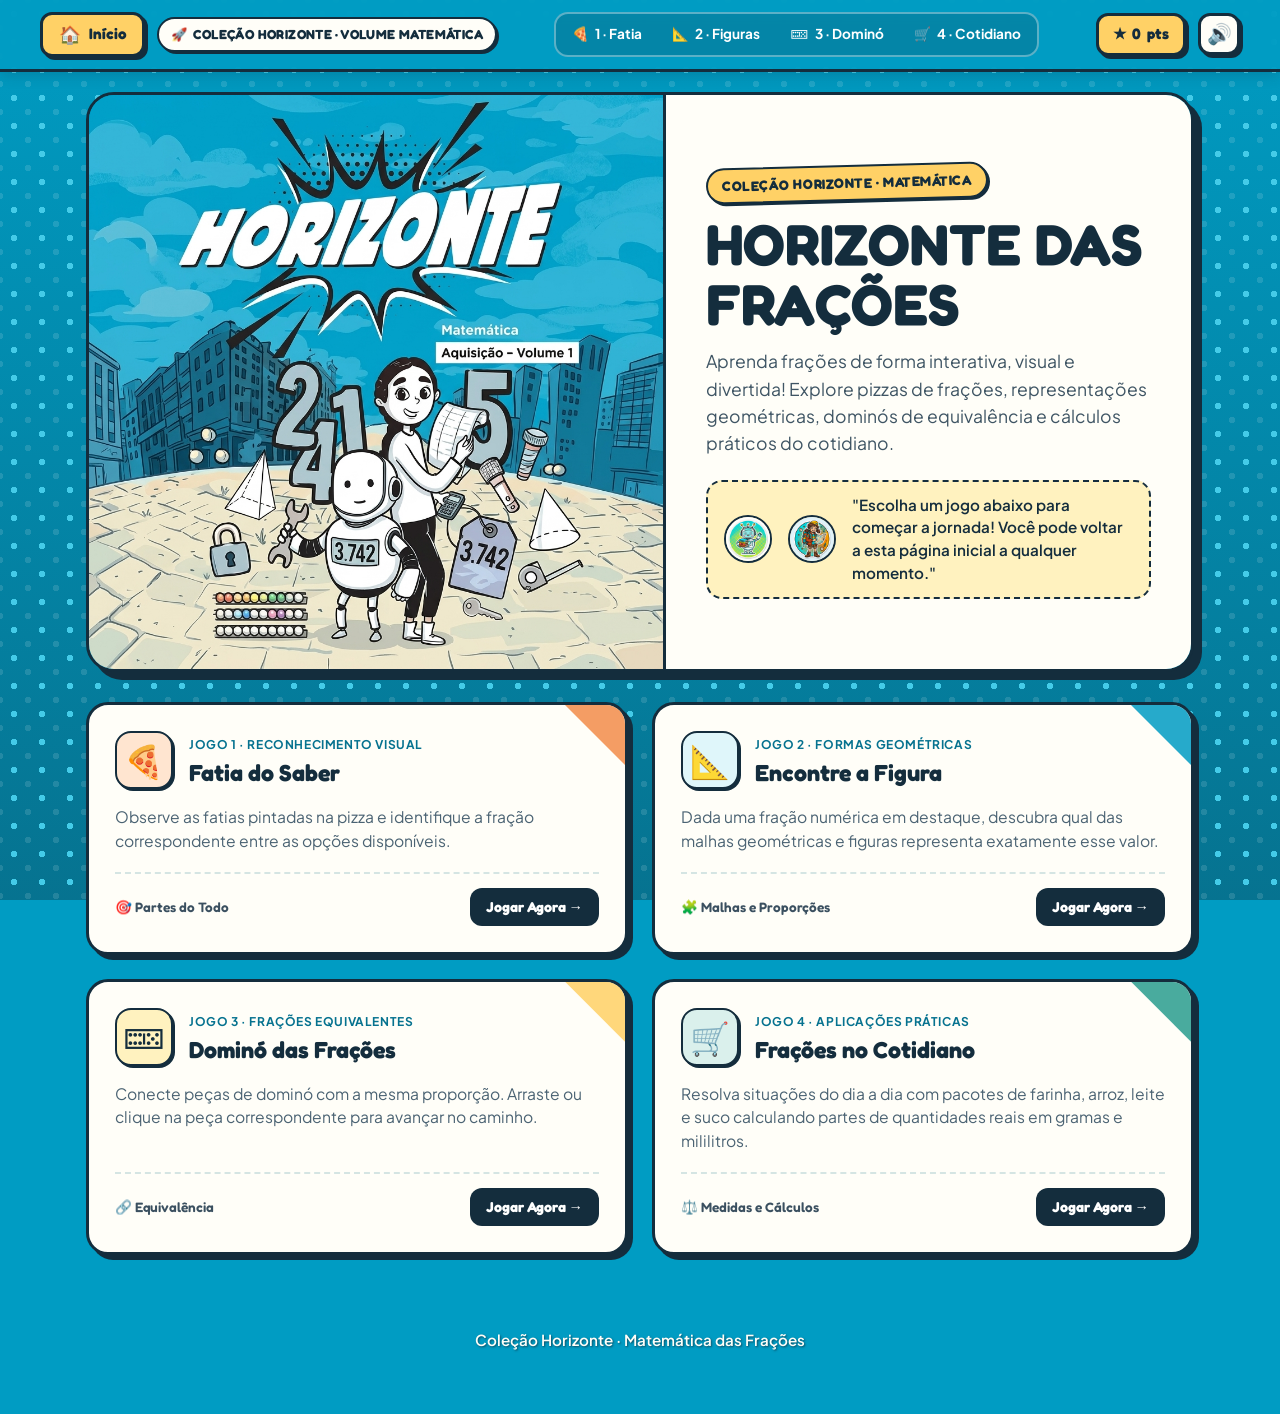
==== index.html @ 4d38975a "Add files via upload" ====
<!DOCTYPE html>
<html lang="pt-BR">
<head>
  <meta charset="UTF-8">
  <meta name="viewport" content="width=device-width, initial-scale=1">
  <title>Coleção Horizonte · Desafios de Frações</title>
  <link rel="stylesheet" href="shared.css">
  <style>
    .portal-container {
      max-width: 1140px;
      margin: 0 auto;
      padding: 0 16px;
    }

    .hero-banner-card {
      position: relative;
      border: var(--horizon-border);
      border-radius: 28px;
      overflow: hidden;
      box-shadow: var(--horizon-shadow-lg);
      background: #009cc3;
      margin: 20px auto 30px;
      display: grid;
      grid-template-columns: 1.1fr 1fr;
      align-items: center;
      min-height: 380px;
    }

    .hero-banner-image-wrapper {
      position: relative;
      height: 100%;
      min-height: 320px;
      border-right: 3px solid var(--horizon-ink);
      overflow: hidden;
    }

    .hero-banner-image-wrapper img {
      width: 100%;
      height: 100%;
      object-fit: cover;
      display: block;
    }

    .hero-banner-content {
      padding: clamp(24px, 4vw, 40px);
      background: var(--horizon-paper);
      height: 100%;
      display: flex;
      flex-direction: column;
      justify-content: center;
    }

    .hero-tag-badge {
      display: inline-flex;
      align-items: center;
      gap: 6px;
      padding: 6px 14px;
      background: var(--horizon-yellow);
      border: 2px solid var(--horizon-ink);
      border-radius: 999px;
      font-family: var(--font-heading);
      font-weight: 700;
      font-size: 0.85rem;
      letter-spacing: 0.04em;
      text-transform: uppercase;
      box-shadow: 2px 2px 0 var(--horizon-ink);
      margin-bottom: 12px;
      align-self: flex-start;
      transform: rotate(-1.5deg);
    }

    .hero-main-heading {
      font-family: var(--font-heading);
      font-size: clamp(2.2rem, 4.5vw, 3.6rem);
      font-weight: 800;
      line-height: 1.05;
      color: var(--horizon-ink);
      margin-bottom: 14px;
      text-transform: uppercase;
    }

    .hero-description {
      font-size: 1.1rem;
      color: #3f5564;
      line-height: 1.55;
      margin-bottom: 22px;
    }

    .hero-characters-row {
      display: flex;
      align-items: center;
      gap: 16px;
      padding: 12px 16px;
      background: var(--horizon-yellow-light);
      border: 2px dashed var(--horizon-ink);
      border-radius: 16px;
    }

    .hero-char-avatar {
      width: 48px;
      height: 48px;
      border-radius: 50%;
      border: 2px solid var(--horizon-ink);
      overflow: hidden;
      flex-shrink: 0;
    }

    .hero-char-avatar img {
      width: 100%;
      height: 100%;
      object-fit: cover;
    }

    .hero-char-text {
      font-size: 0.95rem;
      font-weight: 600;
      color: var(--horizon-ink);
    }

    /* Grade dos 4 Jogos */
    .games-grid {
      display: grid;
      grid-template-columns: repeat(2, 1fr);
      gap: 24px;
      margin-bottom: 40px;
    }

    .game-card {
      position: relative;
      display: flex;
      flex-direction: column;
      justify-content: space-between;
      padding: 26px;
      border: var(--horizon-border);
      border-radius: 22px;
      background: var(--horizon-paper);
      box-shadow: var(--horizon-shadow);
      text-decoration: none;
      color: var(--horizon-ink);
      transition: transform 0.2s ease, box-shadow 0.2s ease, background-color 0.2s ease;
      overflow: hidden;
    }

    .game-card::after {
      content: "";
      position: absolute;
      top: 0;
      right: 0;
      width: 60px;
      height: 60px;
      clip-path: polygon(100% 0, 100% 100%, 0 0);
      opacity: 0.85;
      transition: transform 0.2s ease;
    }

    .game-card.card-pizza::after { background: var(--horizon-orange); }
    .game-card.card-figures::after { background: var(--horizon-cyan); }
    .game-card.card-domino::after { background: var(--horizon-yellow); }
    .game-card.card-grocery::after { background: var(--horizon-green); }

    .game-card:hover {
      transform: translate(-4px, -4px);
      box-shadow: 10px 10px 0 var(--horizon-ink);
    }

    .game-card:hover::after {
      transform: scale(1.15);
    }

    .game-card-header {
      display: flex;
      align-items: flex-start;
      gap: 16px;
      margin-bottom: 16px;
    }

    .game-icon-box {
      width: 58px;
      height: 58px;
      display: flex;
      align-items: center;
      justify-content: center;
      font-size: 2rem;
      border: 2px solid var(--horizon-ink);
      border-radius: 16px;
      box-shadow: 2px 2px 0 var(--horizon-ink);
      flex-shrink: 0;
    }

    .card-pizza .game-icon-box { background: var(--horizon-orange-light); }
    .card-figures .game-icon-box { background: #dff6fa; }
    .card-domino .game-icon-box { background: var(--horizon-yellow-light); }
    .card-grocery .game-icon-box { background: var(--horizon-green-light); }

    .game-card-title {
      font-family: var(--font-heading);
      font-size: 1.45rem;
      font-weight: 700;
      color: var(--horizon-ink);
      line-height: 1.25;
    }

    .game-card-tag {
      display: inline-block;
      font-size: 0.75rem;
      font-weight: 700;
      text-transform: uppercase;
      letter-spacing: 0.05em;
      color: var(--horizon-cyan-dark);
      margin-bottom: 4px;
    }

    .game-card-desc {
      font-size: 0.98rem;
      color: #4b6373;
      line-height: 1.5;
      margin-bottom: 20px;
      flex: 1;
    }

    .game-card-footer {
      display: flex;
      align-items: center;
      justify-content: space-between;
      border-top: 2px dashed #d5e5e3;
      padding-top: 14px;
    }

    .game-pill-skill {
      font-family: var(--font-heading);
      font-size: 0.85rem;
      font-weight: 600;
      color: #3b5060;
    }

    .btn-card-action {
      display: inline-flex;
      align-items: center;
      gap: 6px;
      padding: 8px 16px;
      background: var(--horizon-ink);
      color: #ffffff;
      font-family: var(--font-heading);
      font-weight: 700;
      font-size: 0.9rem;
      border-radius: 12px;
      transition: background 0.15s ease;
    }

    .game-card:hover .btn-card-action {
      background: var(--horizon-cyan-dark);
    }

    @media (max-width: 860px) {
      .hero-banner-card {
        grid-template-columns: 1fr;
      }
      .hero-banner-image-wrapper {
        border-right: none;
        border-bottom: 3px solid var(--horizon-ink);
        height: 220px;
        min-height: auto;
      }
      .games-grid {
        grid-template-columns: 1fr;
      }
    }
  </style>
</head>
<body>

  <main class="portal-container">
    <!-- Banner Principal da Capa Horizonte -->
    <section class="hero-banner-card">
      <div class="hero-banner-image-wrapper">
        <img src="assets/cover_banner.jpg" alt="Ilustração da capa Horizonte com o Robô e a Garota exploradora na cidade moderna">
      </div>
      <div class="hero-banner-content">
        <span class="hero-tag-badge">Coleção Horizonte · Matemática</span>
        <h1 class="hero-main-heading">Horizonte das Frações</h1>
        <p class="hero-description">
          Aprenda frações de forma interativa, visual e divertida! Explore pizzas de frações, representações geométricas, dominós de equivalência e cálculos práticos do cotidiano.
        </p>
        <div class="hero-characters-row">
          <div class="hero-char-avatar">
            <img src="assets/robot_avatar.jpg" alt="Robô Amigo">
          </div>
          <div class="hero-char-avatar">
            <img src="assets/explorer_avatar.jpg" alt="Garota Exploradora">
          </div>
          <div class="hero-char-text">
            "Escolha um jogo abaixo para começar a jornada! Você pode voltar a esta página inicial a qualquer momento."
          </div>
        </div>
      </div>
    </section>

    <!-- Grade dos 4 Jogos -->
    <section class="games-grid" aria-label="Menu de Jogos">
      
      <!-- Jogo 1 -->
      <a href="jogo_a.html" class="game-card card-pizza">
        <div>
          <div class="game-card-header">
            <div class="game-icon-box">🍕</div>
            <div>
              <span class="game-card-tag">Jogo 1 · Reconhecimento Visual</span>
              <h2 class="game-card-title">Fatia do Saber</h2>
            </div>
          </div>
          <p class="game-card-desc">
            Observe as fatias pintadas na pizza e identifique a fração correspondente entre as opções disponíveis.
          </p>
        </div>
        <div class="game-card-footer">
          <span class="game-pill-skill">🎯 Partes do Todo</span>
          <span class="btn-card-action">Jogar Agora →</span>
        </div>
      </a>

      <!-- Jogo 2 -->
      <a href="jogo_b.html" class="game-card card-figures">
        <div>
          <div class="game-card-header">
            <div class="game-icon-box">📐</div>
            <div>
              <span class="game-card-tag">Jogo 2 · Formas Geométricas</span>
              <h2 class="game-card-title">Encontre a Figura</h2>
            </div>
          </div>
          <p class="game-card-desc">
            Dada uma fração numérica em destaque, descubra qual das malhas geométricas e figuras representa exatamente esse valor.
          </p>
        </div>
        <div class="game-card-footer">
          <span class="game-pill-skill">🧩 Malhas e Proporções</span>
          <span class="btn-card-action">Jogar Agora →</span>
        </div>
      </a>

      <!-- Jogo 3 -->
      <a href="jogo_c.html" class="game-card card-domino">
        <div>
          <div class="game-card-header">
            <div class="game-icon-box">🁠</div>
            <div>
              <span class="game-card-tag">Jogo 3 · Frações Equivalentes</span>
              <h2 class="game-card-title">Dominó das Frações</h2>
            </div>
          </div>
          <p class="game-card-desc">
            Conecte peças de dominó com a mesma proporção. Arraste ou clique na peça correspondente para avançar no caminho.
          </p>
        </div>
        <div class="game-card-footer">
          <span class="game-pill-skill">🔗 Equivalência</span>
          <span class="btn-card-action">Jogar Agora →</span>
        </div>
      </a>

      <!-- Jogo 4 -->
      <a href="jogo_d.html" class="game-card card-grocery">
        <div>
          <div class="game-card-header">
            <div class="game-icon-box">🛒</div>
            <div>
              <span class="game-card-tag">Jogo 4 · Aplicações Práticas</span>
              <h2 class="game-card-title">Frações no Cotidiano</h2>
            </div>
          </div>
          <p class="game-card-desc">
            Resolva situações do dia a dia com pacotes de farinha, arroz, leite e suco calculando partes de quantidades reais em gramas e mililitros.
          </p>
        </div>
        <div class="game-card-footer">
          <span class="game-pill-skill">⚖️ Medidas e Cálculos</span>
          <span class="btn-card-action">Jogar Agora →</span>
        </div>
      </a>

    </section>

    <footer class="horizonte-footer">
      Coleção Horizonte · Matemática das Frações
    </footer>
  </main>

  <script src="shared.js"></script>
  <script>
    HorizonteNav.init({ activeGame: 'home' });

    document.querySelectorAll('.game-card').forEach(card => {
      card.addEventListener('mouseenter', () => {
        HorizonteAudio.playClick();
      });
    });
  </script>
</body>
</html>
---- shared.css ----
/* ============================================================
   COLEÇÃO HORIZONTE · SISTEMA DE DESIGN & UI AVANÇADA
   Inspirado na capa Horizonte: Ciano, Nanquim, Halftone e Pop-Art
   ============================================================ */

@import url('https://fonts.googleapis.com/css2?family=Fredoka:wght@400;600;700&family=Plus+Jakarta+Sans:wght@500;700;800&family=Bungee&display=swap');

:root {
  --horizon-cyan: #009cc3;
  --horizon-cyan-light: #44cbe8;
  --horizon-cyan-dark: #06728f;
  --horizon-cyan-deep: #07475c;
  --horizon-ink: #142d3d;
  --horizon-ink-rgb: 20, 45, 61;
  --horizon-paper: #fffef8;
  --horizon-card: #ffffff;
  --horizon-yellow: #ffd166;
  --horizon-yellow-light: #fff2bf;
  --horizon-orange: #f28c4b;
  --horizon-orange-light: #ffe5d0;
  --horizon-green: #2a9d8f;
  --horizon-green-light: #daf0ec;
  --horizon-red: #e63946;
  --horizon-red-light: #ffe0e3;
  --horizon-border: 3px solid var(--horizon-ink);
  --horizon-shadow: 5px 5px 0 var(--horizon-ink);
  --horizon-shadow-lg: 8px 8px 0 var(--horizon-ink);
  --horizon-shadow-sm: 3px 3px 0 var(--horizon-ink);
  --font-display: 'Bungee', cursive, sans-serif;
  --font-heading: 'Fredoka', cursive, sans-serif;
  --font-body: 'Plus Jakarta Sans', system-ui, sans-serif;
}

* {
  box-sizing: border-box;
  margin: 0;
  padding: 0;
}

body {
  min-height: 100vh;
  color: var(--horizon-ink);
  font-family: var(--font-body);
  background-color: var(--horizon-cyan);
  /* Padrão Halftone pontilhado inspirado na capa dos quadrinhos Horizonte */
  background-image:
    radial-gradient(var(--horizon-cyan-light) 15%, transparent 16%),
    radial-gradient(rgba(255, 255, 255, 0.12) 15%, transparent 16%),
    linear-gradient(180deg, rgba(0, 156, 195, 0.95) 0%, rgba(6, 114, 143, 0.98) 100%);
  background-size: 28px 28px, 28px 28px, 100% 100%;
  background-position: 0 0, 14px 14px, 0 0;
  background-attachment: fixed;
  line-height: 1.5;
  padding-bottom: 50px;
}

/* ============================================================
   BARRA DE NAVEGAÇÃO SUPERIOR (HUD) - UNIFICADA EM TODOS OS JOGOS
   ============================================================ */
.horizonte-nav-wrapper {
  position: sticky;
  top: 0;
  z-index: 1000;
  padding: 12px 16px;
  background: rgba(0, 156, 195, 0.88);
  backdrop-filter: blur(10px);
  -webkit-backdrop-filter: blur(10px);
  border-bottom: 3px solid var(--horizon-ink);
  box-shadow: 0 4px 12px rgba(20, 45, 61, 0.18);
}

.horizonte-nav {
  max-width: 1200px;
  margin: 0 auto;
  display: flex;
  align-items: center;
  justify-content: space-between;
  gap: 12px;
  flex-wrap: wrap;
}

.nav-left-group {
  display: flex;
  align-items: center;
  gap: 12px;
  flex-wrap: wrap;
}

/* Botão Voltar ao Início com visual Neo-Brutalist Comic */
.btn-nav-home {
  display: inline-flex;
  align-items: center;
  gap: 8px;
  padding: 8px 16px;
  background: var(--horizon-yellow);
  color: var(--horizon-ink);
  font-family: var(--font-heading);
  font-weight: 700;
  font-size: 0.95rem;
  text-decoration: none;
  border: var(--horizon-border);
  border-radius: 12px;
  box-shadow: var(--horizon-shadow-sm);
  cursor: pointer;
  transition: transform 0.15s ease, box-shadow 0.15s ease, background-color 0.15s ease;
  user-select: none;
}

.btn-nav-home:hover {
  transform: translate(-2px, -2px);
  box-shadow: 5px 5px 0 var(--horizon-ink);
  background: #ffe07a;
}

.btn-nav-home:active {
  transform: translate(2px, 2px);
  box-shadow: 1px 1px 0 var(--horizon-ink);
}

.nav-brand-tag {
  display: inline-flex;
  align-items: center;
  gap: 6px;
  padding: 6px 12px;
  background: var(--horizon-paper);
  border: 2px solid var(--horizon-ink);
  border-radius: 999px;
  font-family: var(--font-heading);
  font-weight: 700;
  font-size: 0.82rem;
  letter-spacing: 0.03em;
  text-transform: uppercase;
  color: var(--horizon-ink);
  box-shadow: 2px 2px 0 var(--horizon-ink);
}

/* Seletor rápido de jogos no menu */
.nav-games-switcher {
  display: flex;
  align-items: center;
  gap: 6px;
  background: rgba(20, 45, 61, 0.2);
  padding: 4px;
  border-radius: 14px;
  border: 2px solid rgba(255, 255, 255, 0.35);
}

.nav-game-link {
  display: inline-flex;
  align-items: center;
  gap: 6px;
  padding: 6px 12px;
  border-radius: 10px;
  font-size: 0.85rem;
  font-weight: 700;
  text-decoration: none;
  color: #ffffff;
  transition: all 0.18s ease;
}

.nav-game-link:hover {
  background: rgba(255, 255, 255, 0.25);
  transform: translateY(-1px);
}

.nav-game-link.active {
  background: var(--horizon-paper);
  color: var(--horizon-ink);
  border: 2px solid var(--horizon-ink);
  box-shadow: 2px 2px 0 var(--horizon-ink);
}

.nav-right-group {
  display: flex;
  align-items: center;
  gap: 12px;
}

/* Placar de Pontos e Sequência */
.nav-stat-pill {
  display: inline-flex;
  align-items: center;
  gap: 6px;
  padding: 7px 14px;
  background: var(--horizon-paper);
  border: var(--horizon-border);
  border-radius: 12px;
  box-shadow: var(--horizon-shadow-sm);
  font-family: var(--font-heading);
  font-weight: 700;
  font-size: 0.95rem;
  color: var(--horizon-ink);
}

.nav-stat-pill.stars {
  background: var(--horizon-yellow);
}

.nav-stat-pill.streak {
  background: var(--horizon-orange);
  color: #fff;
}

/* Botão de Som */
.btn-sound-toggle {
  width: 42px;
  height: 42px;
  display: inline-flex;
  align-items: center;
  justify-content: center;
  background: var(--horizon-paper);
  border: var(--horizon-border);
  border-radius: 12px;
  box-shadow: var(--horizon-shadow-sm);
  cursor: pointer;
  font-size: 1.25rem;
  transition: transform 0.15s ease, box-shadow 0.15s ease;
}

.btn-sound-toggle:hover {
  transform: translate(-2px, -2px);
  box-shadow: 5px 5px 0 var(--horizon-ink);
}

.btn-sound-toggle:active {
  transform: translate(2px, 2px);
  box-shadow: 1px 1px 0 var(--horizon-ink);
}

/* ============================================================
   HERO / BANNER CAPA HORIZONTE
   ============================================================ */
.horizonte-hero {
  position: relative;
  max-width: 1040px;
  margin: 24px auto 28px;
  padding: 0 16px;
  text-align: center;
}

.hero-art-container {
  position: relative;
  border: var(--horizon-border);
  border-radius: 24px;
  overflow: hidden;
  box-shadow: var(--horizon-shadow-lg);
  background: #fff;
  margin-bottom: 24px;
  max-height: 380px;
}

.hero-art-image {
  width: 100%;
  height: 100%;
  object-fit: cover;
  display: block;
}

.hero-burst-badge {
  position: absolute;
  top: 18px;
  left: 50%;
  transform: translateX(-50%) rotate(-3deg);
  background: var(--horizon-yellow);
  border: 3px solid var(--horizon-ink);
  padding: 8px 24px;
  border-radius: 999px;
  box-shadow: 4px 4px 0 var(--horizon-ink);
  font-family: var(--font-heading);
  font-weight: 700;
  font-size: 0.95rem;
  color: var(--horizon-ink);
  text-transform: uppercase;
  letter-spacing: 0.05em;
  z-index: 5;
}

.hero-title-main {
  font-family: var(--font-heading);
  font-size: clamp(2.5rem, 7vw, 5.2rem);
  font-weight: 800;
  color: var(--horizon-paper);
  text-shadow:
    4px 4px 0 var(--horizon-ink),
    -2px -2px 0 var(--horizon-ink),
    2px -2px 0 var(--horizon-ink),
    -2px 2px 0 var(--horizon-ink),
    6px 6px 0 rgba(0, 0, 0, 0.4);
  letter-spacing: 0.02em;
  line-height: 1;
  margin: 10px 0;
  text-transform: uppercase;
}

.hero-subtitle {
  max-width: 640px;
  margin: 10px auto 0;
  font-size: 1.15rem;
  color: var(--horizon-paper);
  font-weight: 700;
  text-shadow: 1px 1px 3px rgba(20, 45, 61, 0.8);
}

/* ============================================================
   CONTAINER / BOARD DO JOGO ESTILO HQ
   ============================================================ */
.comic-board {
  position: relative;
  max-width: 1040px;
  margin: 0 auto;
  padding: clamp(22px, 5vw, 42px);
  background: var(--horizon-paper);
  border: var(--horizon-border);
  border-radius: 26px;
  box-shadow: var(--horizon-shadow-lg);
  overflow: hidden;
}

/* Tarja diagonal decorativa de gibi no canto */
.comic-board::before {
  content: "";
  position: absolute;
  top: 0;
  right: 0;
  width: 90px;
  height: 90px;
  background: var(--horizon-orange);
  clip-path: polygon(100% 0, 100% 100%, 0 0);
  z-index: 1;
  pointer-events: none;
}

.comic-board-header {
  position: relative;
  z-index: 2;
  margin-bottom: 24px;
}

.comic-badge-pill {
  display: inline-block;
  padding: 6px 16px;
  background: var(--horizon-yellow);
  color: var(--horizon-ink);
  font-family: var(--font-heading);
  font-weight: 700;
  font-size: 0.85rem;
  text-transform: uppercase;
  letter-spacing: 0.04em;
  border: 2px solid var(--horizon-ink);
  border-radius: 999px;
  box-shadow: 2px 2px 0 var(--horizon-ink);
  transform: rotate(-1.5deg);
  margin-bottom: 12px;
}

.comic-game-title {
  font-family: var(--font-heading);
  font-size: clamp(1.8rem, 4vw, 2.6rem);
  font-weight: 700;
  color: var(--horizon-ink);
  line-height: 1.2;
}

.comic-instruction {
  font-size: 1.05rem;
  color: #3f5564;
  margin-top: 6px;
  font-weight: 500;
}

/* Barra de Progresso Estilizada */
.comic-progress-container {
  display: flex;
  align-items: center;
  gap: 14px;
  margin: 18px 0 24px;
}

.comic-progress-track {
  flex: 1;
  height: 18px;
  background: #e2f2ef;
  border: 2px solid var(--horizon-ink);
  border-radius: 999px;
  overflow: hidden;
  box-shadow: inset 0 2px 4px rgba(0, 0, 0, 0.1);
  position: relative;
}

.comic-progress-fill {
  height: 100%;
  background: linear-gradient(90deg, var(--horizon-yellow), var(--horizon-orange));
  border-radius: 999px;
  transition: width 0.4s cubic-bezier(0.34, 1.56, 0.64, 1);
}

.comic-progress-label {
  font-family: var(--font-heading);
  font-weight: 700;
  font-size: 0.92rem;
  color: var(--horizon-ink);
  min-width: 100px;
  text-align: right;
}

/* ============================================================
   MASCOTE HORIZONTE (ROBÔ & EXPLORADORA) - FEEDBACK E DICAS
   ============================================================ */
.mascot-feedback-box {
  display: flex;
  align-items: flex-start;
  gap: 16px;
  padding: 16px 20px;
  border: 3px solid var(--horizon-ink);
  border-radius: 20px;
  background: var(--horizon-yellow-light);
  box-shadow: var(--horizon-shadow-sm);
  margin: 22px 0;
  position: relative;
  transition: background-color 0.25s ease, border-color 0.25s ease;
}

.mascot-feedback-box.correct {
  background: var(--horizon-green-light);
  border-color: var(--horizon-green);
}

.mascot-feedback-box.wrong {
  background: var(--horizon-red-light);
  border-color: var(--horizon-red);
}

.mascot-avatar-frame {
  width: 58px;
  height: 58px;
  min-width: 58px;
  border-radius: 50%;
  border: 2px solid var(--horizon-ink);
  background: #fff;
  overflow: hidden;
  box-shadow: 2px 2px 0 var(--horizon-ink);
}

.mascot-avatar-img {
  width: 100%;
  height: 100%;
  object-fit: cover;
  display: block;
}

.mascot-speech-content {
  flex: 1;
}

.mascot-speech-name {
  font-family: var(--font-heading);
  font-weight: 700;
  font-size: 0.88rem;
  text-transform: uppercase;
  color: var(--horizon-cyan-dark);
  margin-bottom: 2px;
}

.mascot-speech-text {
  font-size: 1rem;
  font-weight: 600;
  line-height: 1.45;
  color: var(--horizon-ink);
}

/* ============================================================
   BOTÕES E COMPONENTES INTERATIVOS
   ============================================================ */
.btn-comic-primary {
  display: inline-flex;
  align-items: center;
  justify-content: center;
  gap: 10px;
  width: 100%;
  padding: 16px 28px;
  background: var(--horizon-cyan-dark);
  color: #ffffff;
  font-family: var(--font-heading);
  font-size: 1.15rem;
  font-weight: 700;
  border: var(--horizon-border);
  border-radius: 16px;
  box-shadow: var(--horizon-shadow);
  cursor: pointer;
  text-decoration: none;
  transition: transform 0.15s ease, box-shadow 0.15s ease, background-color 0.15s ease;
  user-select: none;
}

.btn-comic-primary:hover {
  transform: translate(-3px, -3px);
  box-shadow: 8px 8px 0 var(--horizon-ink);
  background: var(--horizon-cyan);
}

.btn-comic-primary:active {
  transform: translate(2px, 2px);
  box-shadow: 2px 2px 0 var(--horizon-ink);
}

.btn-comic-secondary {
  display: inline-flex;
  align-items: center;
  justify-content: center;
  gap: 8px;
  padding: 12px 20px;
  background: var(--horizon-paper);
  color: var(--horizon-ink);
  font-family: var(--font-heading);
  font-size: 1rem;
  font-weight: 700;
  border: var(--horizon-border);
  border-radius: 14px;
  box-shadow: var(--horizon-shadow-sm);
  cursor: pointer;
  text-decoration: none;
  transition: transform 0.15s ease, box-shadow 0.15s ease;
}

.btn-comic-secondary:hover {
  transform: translate(-2px, -2px);
  box-shadow: 5px 5px 0 var(--horizon-ink);
  background: var(--horizon-yellow-light);
}

/* Animações e Feedback */
@keyframes comicPop {
  0% { transform: scale(0.92); opacity: 0; }
  50% { transform: scale(1.04); }
  100% { transform: scale(1); opacity: 1; }
}

@keyframes comicShake {
  0%, 100% { transform: translateX(0); }
  20%, 60% { transform: translateX(-6px); }
  40%, 80% { transform: translateX(6px); }
}

@keyframes comicBounce {
  0%, 100% { transform: translateY(0); }
  50% { transform: translateY(-8px); }
}

.animate-pop {
  animation: comicPop 0.35s cubic-bezier(0.34, 1.56, 0.64, 1) forwards;
}

.animate-shake {
  animation: comicShake 0.4s ease forwards;
}

/* ============================================================
   TELA DE CONQUISTA / FINAL DO JOGO
   ============================================================ */
.comic-finish-card {
  text-align: center;
  padding: 30px 20px;
  animation: comicPop 0.5s cubic-bezier(0.34, 1.56, 0.64, 1) forwards;
}

.finish-mascot-row {
  display: flex;
  justify-content: center;
  gap: 20px;
  margin-bottom: 20px;
}

.finish-mascot-avatar {
  width: 96px;
  height: 96px;
  border-radius: 50%;
  border: 3px solid var(--horizon-ink);
  overflow: hidden;
  box-shadow: 4px 4px 0 var(--horizon-ink);
  animation: comicBounce 2s ease infinite;
}

.finish-mascot-avatar:nth-child(2) {
  animation-delay: 0.3s;
}

.finish-mascot-avatar img {
  width: 100%;
  height: 100%;
  object-fit: cover;
}

.finish-title {
  font-family: var(--font-heading);
  font-size: clamp(2rem, 5vw, 3rem);
  font-weight: 700;
  color: var(--horizon-ink);
  margin-bottom: 12px;
}

.finish-score-badge {
  display: inline-flex;
  align-items: center;
  gap: 8px;
  padding: 10px 24px;
  background: var(--horizon-yellow);
  border: var(--horizon-border);
  border-radius: 999px;
  box-shadow: var(--horizon-shadow);
  font-family: var(--font-heading);
  font-size: 1.35rem;
  font-weight: 700;
  margin: 16px 0 24px;
}

.finish-buttons-group {
  display: flex;
  gap: 14px;
  justify-content: center;
  flex-wrap: wrap;
  max-width: 500px;
  margin: 0 auto;
}

/* ============================================================
   CONFETES / CELEBRAÇÃO
   ============================================================ */
.comic-confetti-canvas {
  position: fixed;
  top: 0;
  left: 0;
  width: 100vw;
  height: 100vh;
  pointer-events: none;
  z-index: 9999;
}

/* ============================================================
   RODAPÉ
   ============================================================ */
.horizonte-footer {
  text-align: center;
  padding: 34px 16px 12px;
  color: var(--horizon-paper);
  font-weight: 600;
  font-size: 0.95rem;
  text-shadow: 1px 1px 2px rgba(20, 45, 61, 0.7);
}

.horizonte-footer a {
  color: var(--horizon-yellow);
  text-decoration: underline;
}

/* Responsividade Mobile */
@media (max-width: 768px) {
  .horizonte-nav {
    flex-direction: column;
    align-items: stretch;
  }
  .nav-left-group, .nav-right-group {
    justify-content: space-between;
    width: 100%;
  }
  .nav-games-switcher {
    order: 3;
    width: 100%;
    justify-content: space-around;
    overflow-x: auto;
  }
  .nav-game-link span {
    display: none;
  }
}
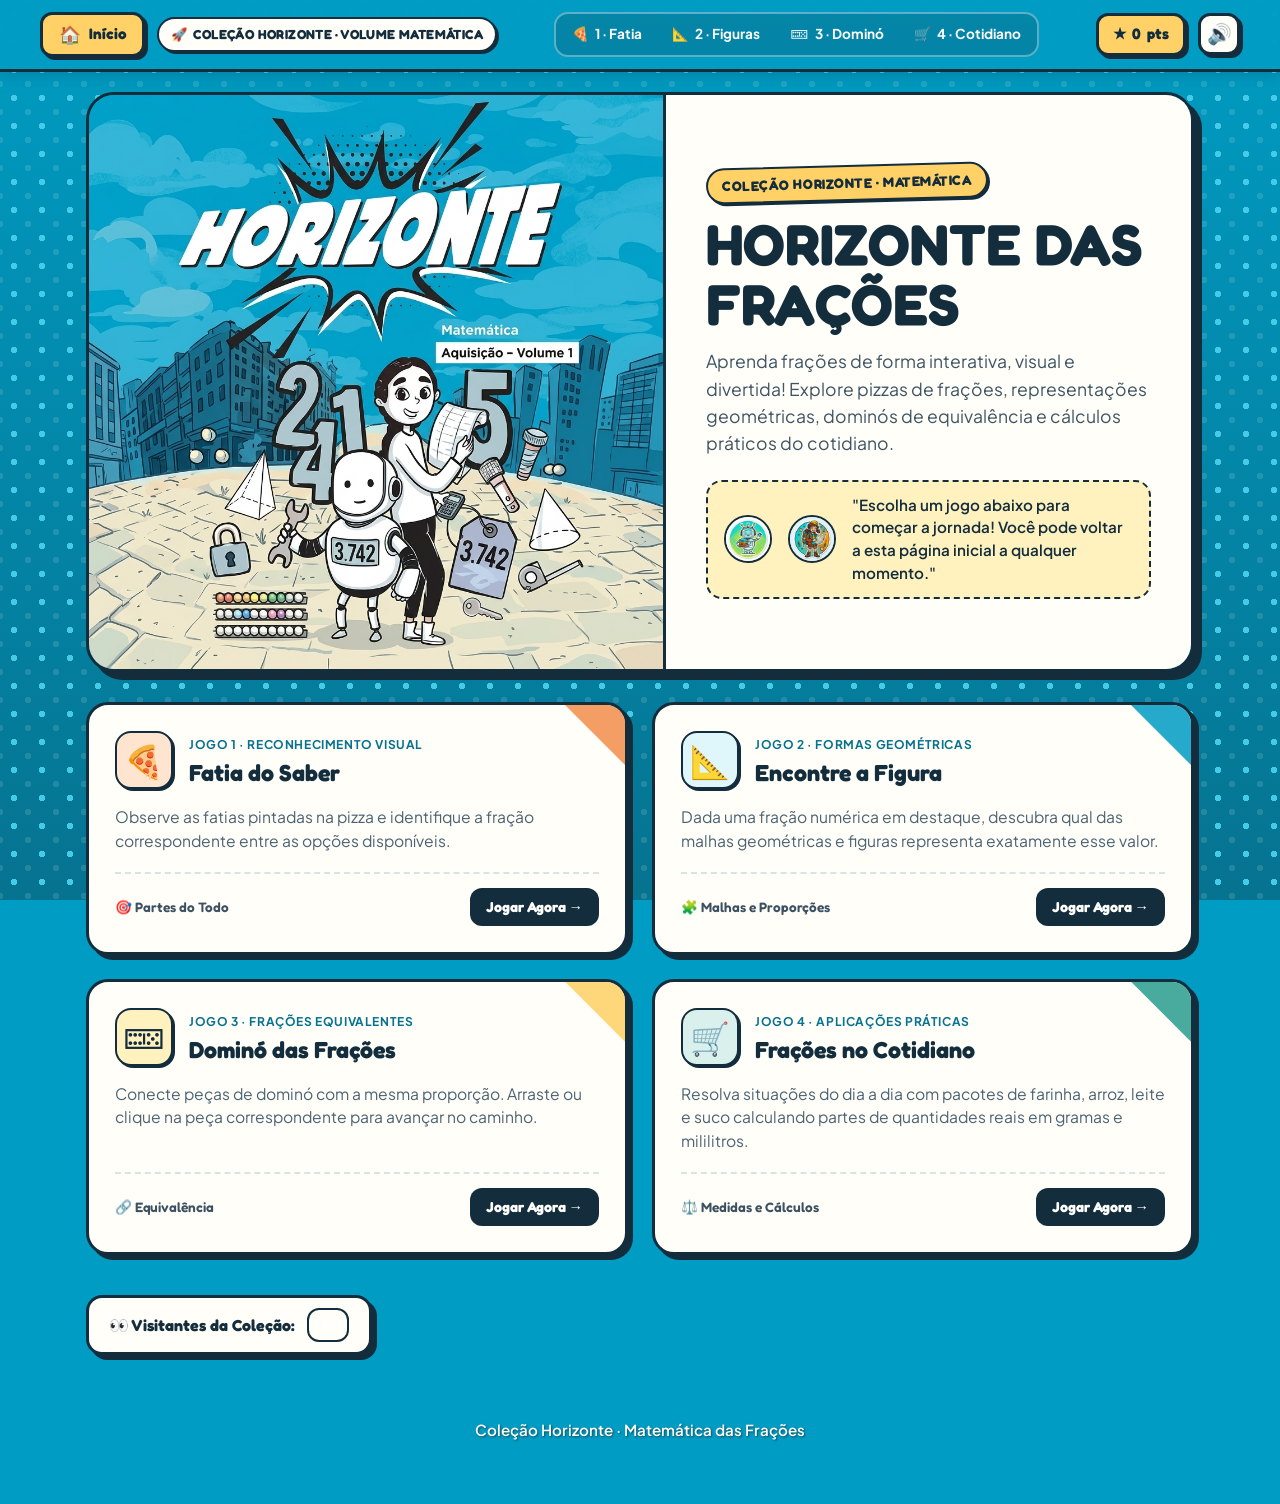
==== commit 034e5893: "add contador" ====
--- a/index.html
+++ b/index.html
@@ -115,6 +115,38 @@
       font-size: 0.95rem;
       font-weight: 600;
       color: var(--horizon-ink);
+    }
+
+    .access-counter {
+      display: inline-flex;
+      align-items: center;
+      justify-content: center;
+      gap: 12px;
+      width: fit-content;
+      max-width: 100%;
+      margin: 0 auto 30px;
+      padding: 10px 20px;
+      background: var(--horizon-paper);
+      border: var(--horizon-border);
+      border-radius: 16px;
+      box-shadow: var(--horizon-shadow);
+      font-family: var(--font-heading);
+      font-weight: 700;
+      color: var(--horizon-ink);
+    }
+
+    .access-counter-val {
+      display: inline-flex;
+      align-items: center;
+      justify-content: center;
+      min-width: 36px;
+      padding: 3px 12px;
+      background: var(--horizon-blue);
+      color: #fff;
+      border-radius: 12px;
+      border: 2px solid var(--horizon-ink);
+      font-size: 1rem;
+      font-weight: 800;
     }
 
     /* Grade dos 4 Jogos */
@@ -380,6 +412,11 @@
 
     </section>
 
+    <aside class="access-counter" aria-label="Contador de visitantes da coleção">
+      <span>👀 Visitantes da Coleção:</span>
+      <span class="access-counter-val" id="access-counter-val">...</span>
+    </aside>
+
     <footer class="horizonte-footer">
       Coleção Horizonte · Matemática das Frações
     </footer>
@@ -394,6 +431,25 @@
         HorizonteAudio.playClick();
       });
     });
+
+    const counterVal = document.getElementById('access-counter-val');
+    if (counterVal) {
+      function loadGoatCount() {
+        fetch('https://pmacedo1983.goatcounter.com/counter/TOTAL.json')
+          .then(res => res.ok ? res.json() : Promise.reject(res.status))
+          .then(data => {
+            if (data && data.count) {
+              counterVal.textContent = data.count;
+            }
+          })
+          .catch(() => {
+            counterVal.textContent = '1+';
+          });
+      }
+      loadGoatCount();
+    }
   </script>
+  <script data-goatcounter="https://pmacedo1983.goatcounter.com/count"
+          async src="//gc.zgo.at/count.js"></script>
 </body>
 </html>
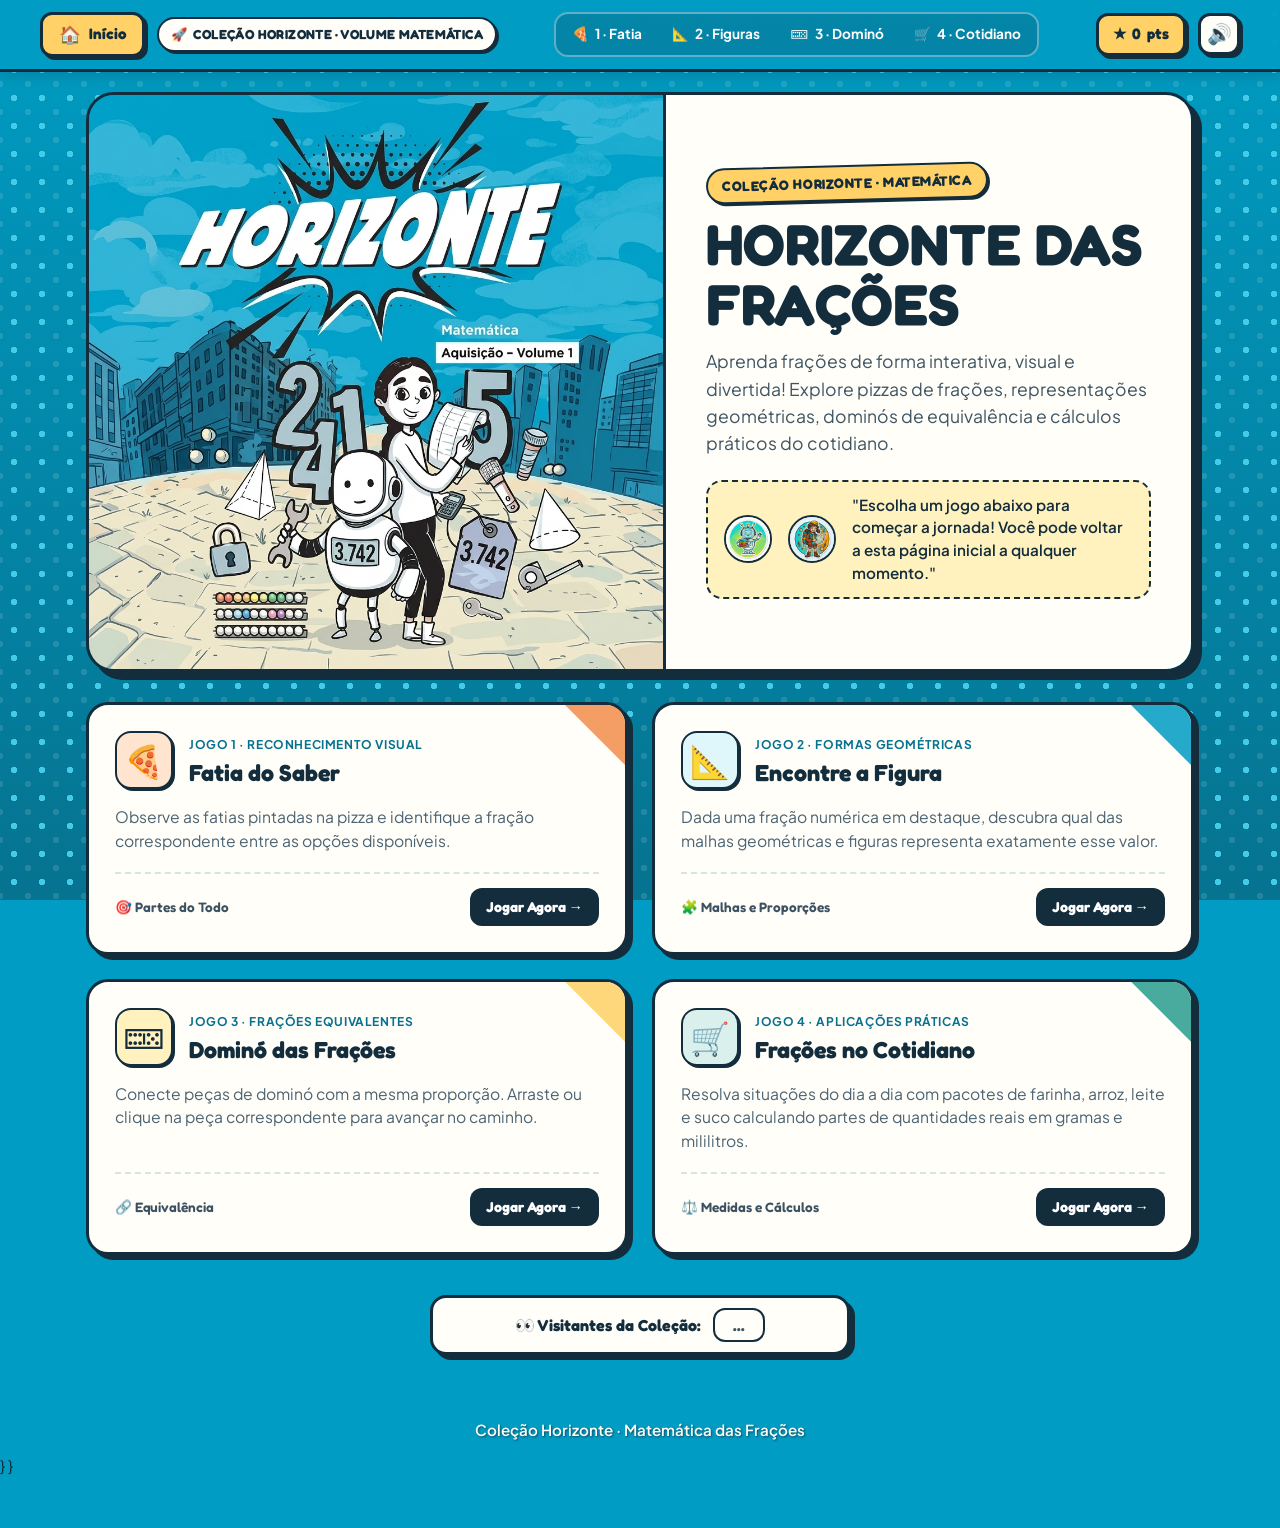
==== commit 235eb9bc: "att contador" ====
--- a/index.html
+++ b/index.html
@@ -1,5 +1,6 @@
 <!DOCTYPE html>
 <html lang="pt-BR">
+
 <head>
   <meta charset="UTF-8">
   <meta name="viewport" content="width=device-width, initial-scale=1">
@@ -118,11 +119,11 @@
     }
 
     .access-counter {
-      display: inline-flex;
+      display: flex;
       align-items: center;
       justify-content: center;
       gap: 12px;
-      width: fit-content;
+      width: min(100%, 420px);
       max-width: 100%;
       margin: 0 auto 30px;
       padding: 10px 20px;
@@ -139,10 +140,10 @@
       display: inline-flex;
       align-items: center;
       justify-content: center;
-      min-width: 36px;
+      min-width: 52px;
       padding: 3px 12px;
       background: var(--horizon-blue);
-      color: #fff;
+      color: #3f5564;
       border-radius: 12px;
       border: 2px solid var(--horizon-ink);
       font-size: 1rem;
@@ -185,10 +186,21 @@
       transition: transform 0.2s ease;
     }
 
-    .game-card.card-pizza::after { background: var(--horizon-orange); }
-    .game-card.card-figures::after { background: var(--horizon-cyan); }
-    .game-card.card-domino::after { background: var(--horizon-yellow); }
-    .game-card.card-grocery::after { background: var(--horizon-green); }
+    .game-card.card-pizza::after {
+      background: var(--horizon-orange);
+    }
+
+    .game-card.card-figures::after {
+      background: var(--horizon-cyan);
+    }
+
+    .game-card.card-domino::after {
+      background: var(--horizon-yellow);
+    }
+
+    .game-card.card-grocery::after {
+      background: var(--horizon-green);
+    }
 
     .game-card:hover {
       transform: translate(-4px, -4px);
@@ -219,10 +231,21 @@
       flex-shrink: 0;
     }
 
-    .card-pizza .game-icon-box { background: var(--horizon-orange-light); }
-    .card-figures .game-icon-box { background: #dff6fa; }
-    .card-domino .game-icon-box { background: var(--horizon-yellow-light); }
-    .card-grocery .game-icon-box { background: var(--horizon-green-light); }
+    .card-pizza .game-icon-box {
+      background: var(--horizon-orange-light);
+    }
+
+    .card-figures .game-icon-box {
+      background: #dff6fa;
+    }
+
+    .card-domino .game-icon-box {
+      background: var(--horizon-yellow-light);
+    }
+
+    .card-grocery .game-icon-box {
+      background: var(--horizon-green-light);
+    }
 
     .game-card-title {
       font-family: var(--font-heading);
@@ -287,31 +310,36 @@
       .hero-banner-card {
         grid-template-columns: 1fr;
       }
+
       .hero-banner-image-wrapper {
         border-right: none;
         border-bottom: 3px solid var(--horizon-ink);
         height: 220px;
         min-height: auto;
       }
+
       .games-grid {
         grid-template-columns: 1fr;
       }
     }
   </style>
 </head>
+
 <body>
 
   <main class="portal-container">
     <!-- Banner Principal da Capa Horizonte -->
     <section class="hero-banner-card">
       <div class="hero-banner-image-wrapper">
-        <img src="assets/cover_banner.jpg" alt="Ilustração da capa Horizonte com o Robô e a Garota exploradora na cidade moderna">
+        <img src="assets/cover_banner.jpg"
+          alt="Ilustração da capa Horizonte com o Robô e a Garota exploradora na cidade moderna">
       </div>
       <div class="hero-banner-content">
         <span class="hero-tag-badge">Coleção Horizonte · Matemática</span>
         <h1 class="hero-main-heading">Horizonte das Frações</h1>
         <p class="hero-description">
-          Aprenda frações de forma interativa, visual e divertida! Explore pizzas de frações, representações geométricas, dominós de equivalência e cálculos práticos do cotidiano.
+          Aprenda frações de forma interativa, visual e divertida! Explore pizzas de frações, representações
+          geométricas, dominós de equivalência e cálculos práticos do cotidiano.
         </p>
         <div class="hero-characters-row">
           <div class="hero-char-avatar">
@@ -329,7 +357,7 @@
 
     <!-- Grade dos 4 Jogos -->
     <section class="games-grid" aria-label="Menu de Jogos">
-      
+
       <!-- Jogo 1 -->
       <a href="jogo_a.html" class="game-card card-pizza">
         <div>
@@ -361,7 +389,8 @@
             </div>
           </div>
           <p class="game-card-desc">
-            Dada uma fração numérica em destaque, descubra qual das malhas geométricas e figuras representa exatamente esse valor.
+            Dada uma fração numérica em destaque, descubra qual das malhas geométricas e figuras representa exatamente
+            esse valor.
           </p>
         </div>
         <div class="game-card-footer">
@@ -381,7 +410,8 @@
             </div>
           </div>
           <p class="game-card-desc">
-            Conecte peças de dominó com a mesma proporção. Arraste ou clique na peça correspondente para avançar no caminho.
+            Conecte peças de dominó com a mesma proporção. Arraste ou clique na peça correspondente para avançar no
+            caminho.
           </p>
         </div>
         <div class="game-card-footer">
@@ -401,7 +431,8 @@
             </div>
           </div>
           <p class="game-card-desc">
-            Resolva situações do dia a dia com pacotes de farinha, arroz, leite e suco calculando partes de quantidades reais em gramas e mililitros.
+            Resolva situações do dia a dia com pacotes de farinha, arroz, leite e suco calculando partes de quantidades
+            reais em gramas e mililitros.
           </p>
         </div>
         <div class="game-card-footer">
@@ -414,7 +445,7 @@
 
     <aside class="access-counter" aria-label="Contador de visitantes da coleção">
       <span>👀 Visitantes da Coleção:</span>
-      <span class="access-counter-val" id="access-counter-val">...</span>
+      <div class="access-counter-val" id="access-counter-val" aria-live="polite">...</div>
     </aside>
 
     <footer class="horizonte-footer">
@@ -434,22 +465,53 @@
 
     const counterVal = document.getElementById('access-counter-val');
     if (counterVal) {
-      function loadGoatCount() {
-        fetch('https://pmacedo1983.goatcounter.com/counter/TOTAL.json')
-          .then(res => res.ok ? res.json() : Promise.reject(res.status))
-          .then(data => {
-            if (data && data.count) {
-              counterVal.textContent = data.count;
-            }
-          })
-          .catch(() => {
-            counterVal.textContent = '1+';
-          });
+      const hostname = window.location.hostname;
+      if (hostname === 'localhost' || hostname === '127.0.0.1') {
+        counterVal.textContent = 'local';
+        counterVal.title = 'O GoatCounter não registra visitas em localhost. Em produção, o contador será atualizado automaticamente.';
+      } else {
+        const ensureVisitCount = () => {
+          if (window.goatcounter && window.goatcounter.visit_count) {
+            counterVal.innerHTML = '';
+            window.goatcounter.visit_count({
+              append: '#access-counter-val',
+              path: 'TOTAL',
+              no_branding: true,
+              style: `
+                div {
+                  display: inline-flex;
+                  align-items: center;
+                  justify-content: center;
+                  min-width: 52px;
+                  padding: 3px 12px;
+                  background: var(--horizon-blue);
+                  color: #3f5564;
+                  border-radius: 12px;
+                  border: 2px solid var(--horizon-ink);
+                  font-family: var(--font-heading);
+                  font-size: 1rem;
+                  font-weight: 800;
+                  line-height: 1.2;
+                }
+              `
+            });
+            return;
+          }
+          setTimeout(ensureVisitCount, 250);
+        };
+
+        ensureVisitCount();
       }
-      loadGoatCount();
     }
   </script>
-  <script data-goatcounter="https://pmacedo1983.goatcounter.com/count"
-          async src="//gc.zgo.at/count.js"></script>
+  <script data-goatcounter="https://pmacedo1983.goatcounter.com/count" async src="//gc.zgo.at/count.js"></script>
 </body>
 </html>
+
+      }
+    }
+  </script>
+  <script data-goatcounter="https://pmacedo1983.goatcounter.com/count" async src="//gc.zgo.at/count.js"></script>
+</body>
+
+</html>
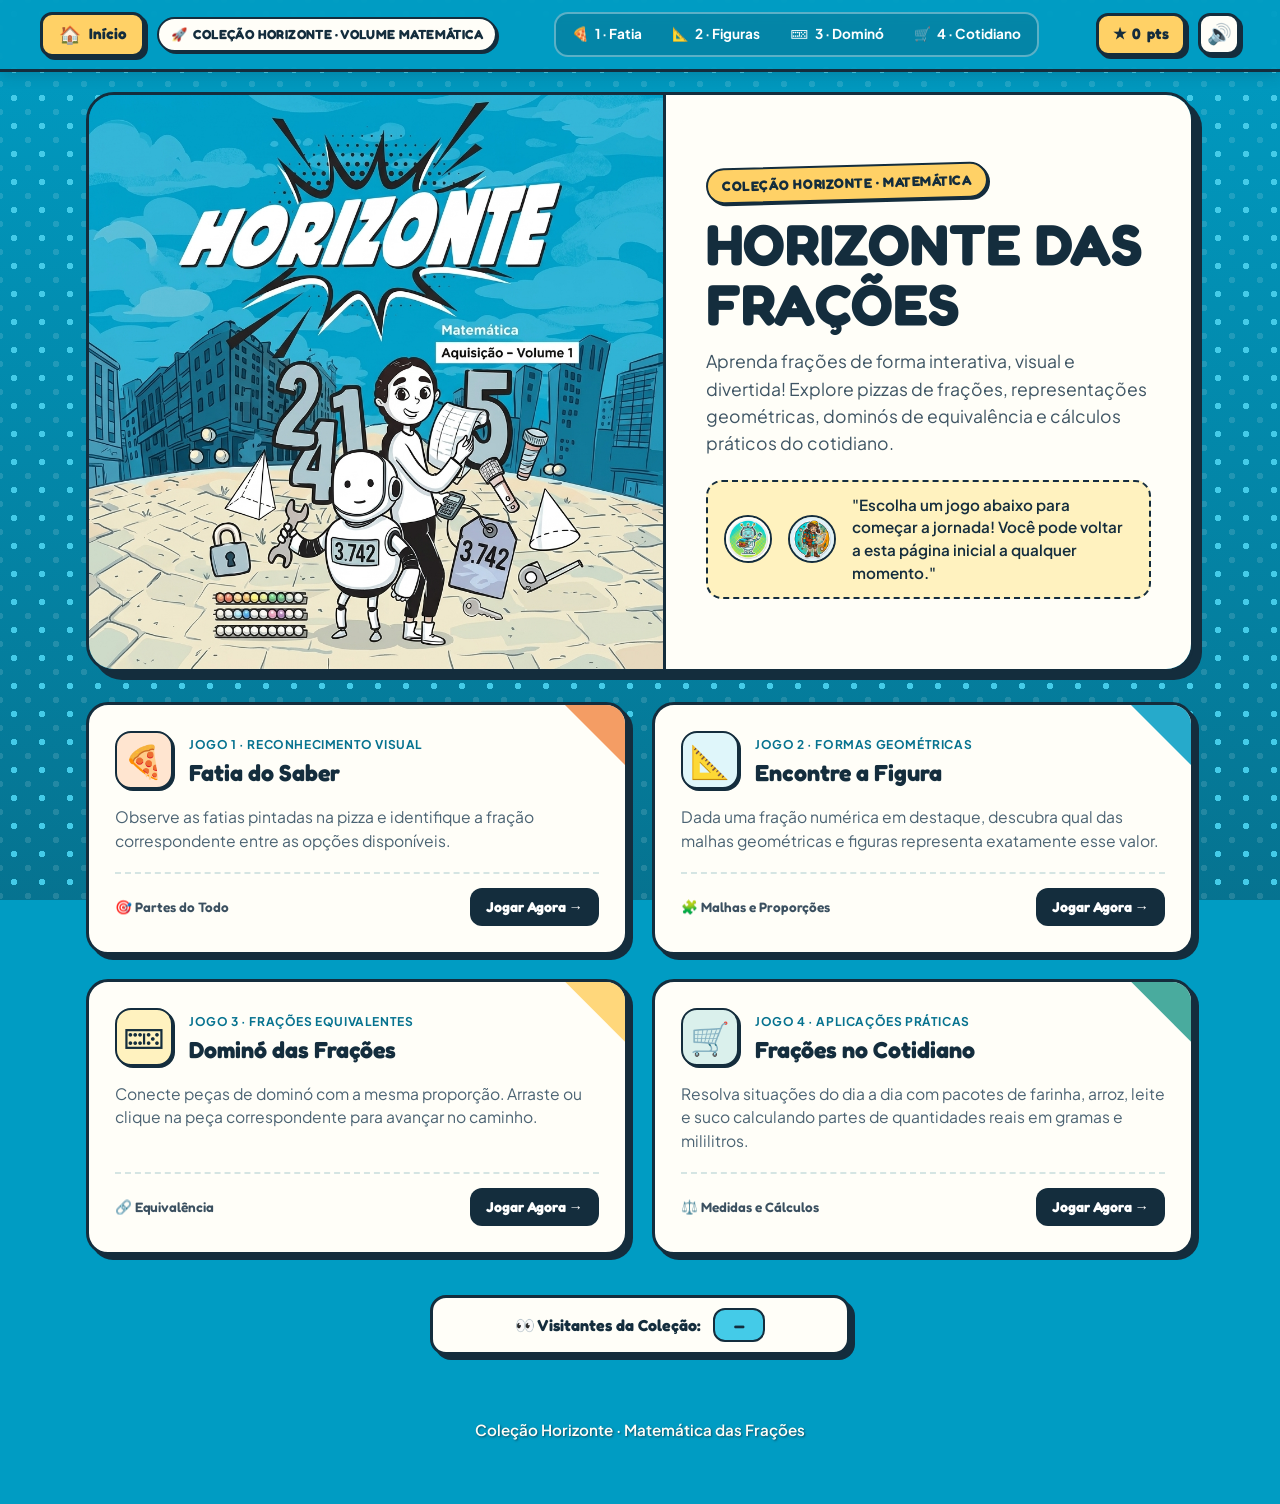
==== commit 1533f97e: "alter index.html" ====
--- a/index.html
+++ b/index.html
@@ -142,10 +142,11 @@
       justify-content: center;
       min-width: 52px;
       padding: 3px 12px;
-      background: var(--horizon-blue);
-      color: #3f5564;
+      background: var(--horizon-cyan-light);
+      color: var(--horizon-ink);
       border-radius: 12px;
       border: 2px solid var(--horizon-ink);
+      font-family: var(--font-heading);
       font-size: 1rem;
       font-weight: 800;
     }
@@ -445,7 +446,7 @@
 
     <aside class="access-counter" aria-label="Contador de visitantes da coleção">
       <span>👀 Visitantes da Coleção:</span>
-      <div class="access-counter-val" id="access-counter-val" aria-live="polite">...</div>
+      <span class="access-counter-val" id="access-counter-val" aria-live="polite">...</span>
     </aside>
 
     <footer class="horizonte-footer">
@@ -466,52 +467,34 @@
     const counterVal = document.getElementById('access-counter-val');
     if (counterVal) {
       const hostname = window.location.hostname;
-      if (hostname === 'localhost' || hostname === '127.0.0.1') {
+      if (!hostname || hostname === 'localhost' || hostname === '127.0.0.1') {
         counterVal.textContent = 'local';
         counterVal.title = 'O GoatCounter não registra visitas em localhost. Em produção, o contador será atualizado automaticamente.';
       } else {
-        const ensureVisitCount = () => {
-          if (window.goatcounter && window.goatcounter.visit_count) {
-            counterVal.innerHTML = '';
-            window.goatcounter.visit_count({
-              append: '#access-counter-val',
-              path: 'TOTAL',
-              no_branding: true,
-              style: `
-                div {
-                  display: inline-flex;
-                  align-items: center;
-                  justify-content: center;
-                  min-width: 52px;
-                  padding: 3px 12px;
-                  background: var(--horizon-blue);
-                  color: #3f5564;
-                  border-radius: 12px;
-                  border: 2px solid var(--horizon-ink);
-                  font-family: var(--font-heading);
-                  font-size: 1rem;
-                  font-weight: 800;
-                  line-height: 1.2;
-                }
-              `
-            });
-            return;
-          }
-          setTimeout(ensureVisitCount, 250);
-        };
-
-        ensureVisitCount();
+        const counterUrl = new URL('https://pmacedo1983.goatcounter.com/counter/TOTAL.json');
+        counterUrl.searchParams.set('_', Date.now().toString());
+
+        fetch(counterUrl, { cache: 'no-store' })
+          .then(response => {
+            if (!response.ok) {
+              throw new Error(`GoatCounter respondeu HTTP ${response.status}`);
+            }
+            return response.json();
+          })
+          .then(data => {
+            if (typeof data.count !== 'string') {
+              throw new Error('Resposta do GoatCounter sem o campo count');
+            }
+            counterVal.textContent = data.count;
+          })
+          .catch(error => {
+            console.error('Não foi possível carregar o contador do GoatCounter:', error);
+            counterVal.textContent = '—';
+            counterVal.title = 'Não foi possível carregar o contador de visitantes.';
+          });
       }
     }
   </script>
   <script data-goatcounter="https://pmacedo1983.goatcounter.com/count" async src="//gc.zgo.at/count.js"></script>
 </body>
-</html>
-
-      }
-    }
-  </script>
-  <script data-goatcounter="https://pmacedo1983.goatcounter.com/count" async src="//gc.zgo.at/count.js"></script>
-</body>
-
 </html>
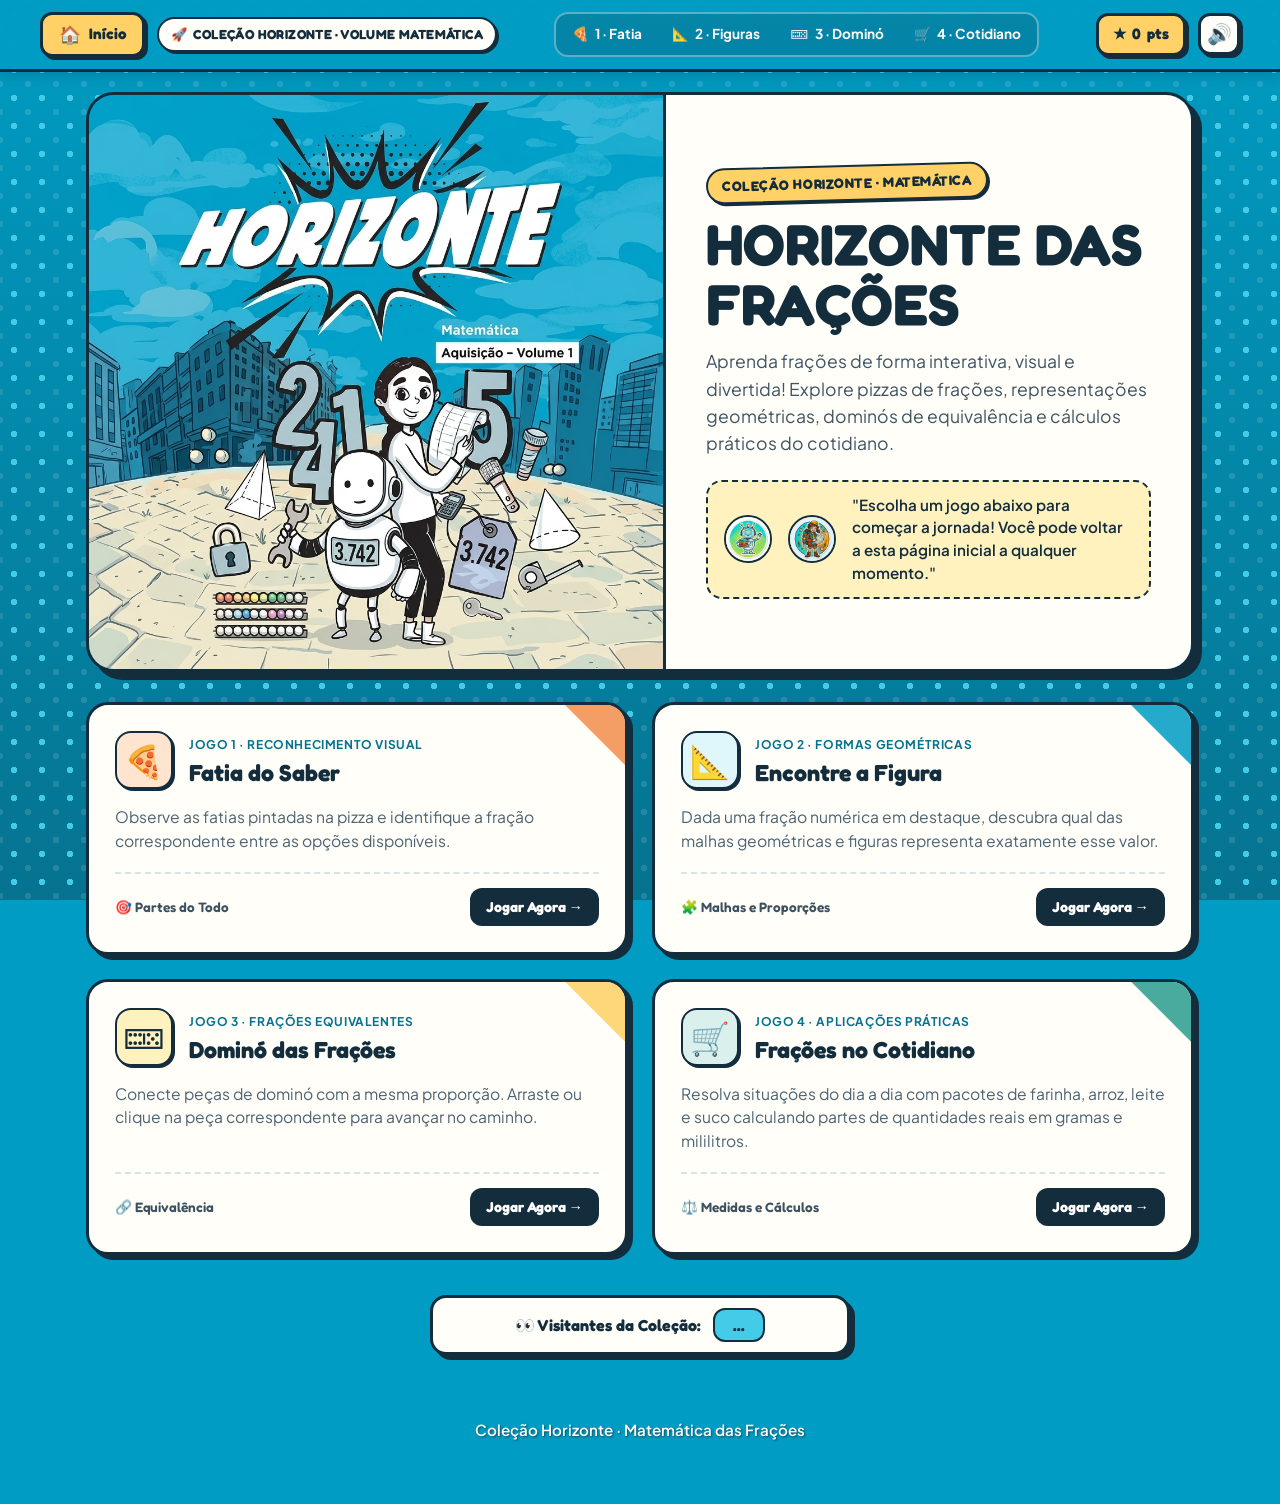
==== commit 116298c5: "Add files via upload" ====
--- a/index.html
+++ b/index.html
@@ -471,27 +471,27 @@
         counterVal.textContent = 'local';
         counterVal.title = 'O GoatCounter não registra visitas em localhost. Em produção, o contador será atualizado automaticamente.';
       } else {
-        const counterUrl = new URL('https://pmacedo1983.goatcounter.com/counter/TOTAL.json');
-        counterUrl.searchParams.set('_', Date.now().toString());
-
-        fetch(counterUrl, { cache: 'no-store' })
-          .then(response => {
-            if (!response.ok) {
-              throw new Error(`GoatCounter respondeu HTTP ${response.status}`);
+        let attempts = 0;
+        const loadVisitCount = () => {
+          if (!window.goatcounter || !window.goatcounter.visit_count) {
+            attempts += 1;
+            if (attempts < 40) {
+              setTimeout(loadVisitCount, 250);
+            } else {
+              console.error('GoatCounter não carregou; não foi possível exibir o contador.');
+              counterVal.textContent = '—';
             }
-            return response.json();
-          })
-          .then(data => {
-            if (typeof data.count !== 'string') {
-              throw new Error('Resposta do GoatCounter sem o campo count');
-            }
-            counterVal.textContent = data.count;
-          })
-          .catch(error => {
-            console.error('Não foi possível carregar o contador do GoatCounter:', error);
-            counterVal.textContent = '—';
-            counterVal.title = 'Não foi possível carregar o contador de visitantes.';
+            return;
+          }
+
+          counterVal.replaceChildren();
+          window.goatcounter.visit_count({
+            append: '#access-counter-val',
+            path: 'TOTAL'
           });
+        };
+
+        loadVisitCount();
       }
     }
   </script>
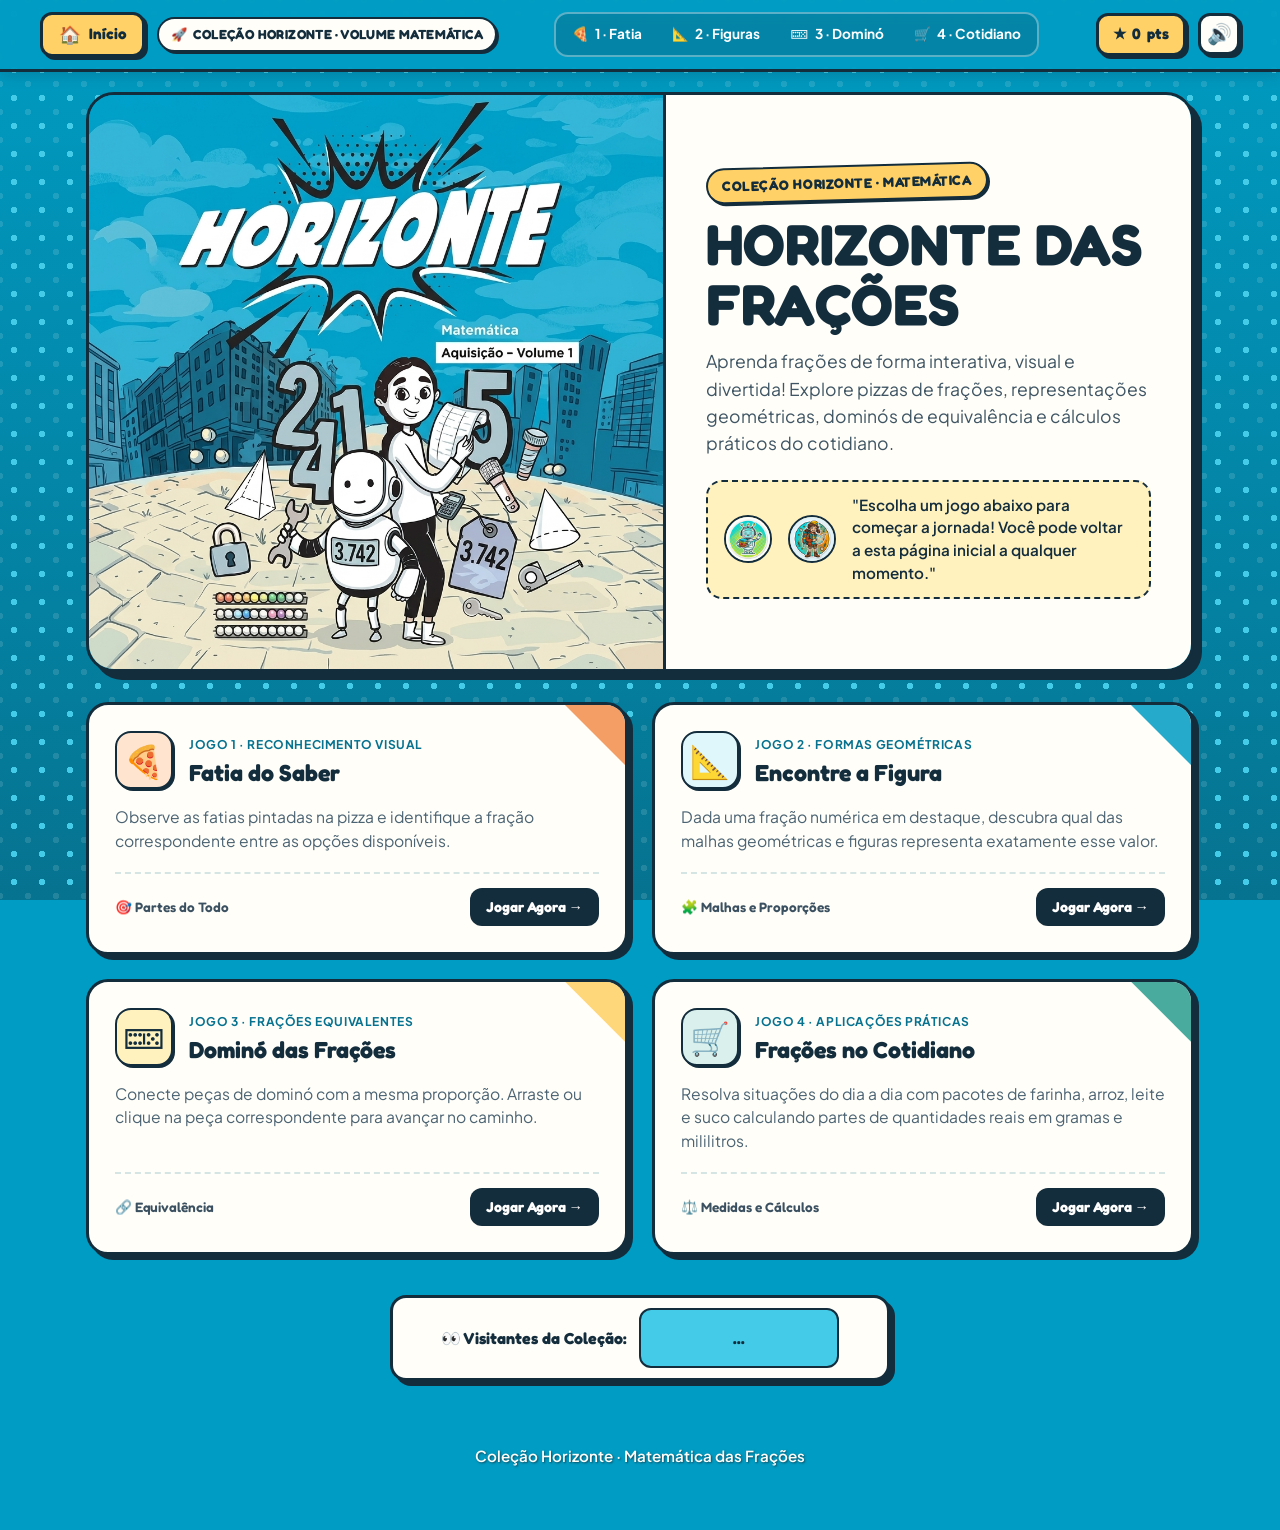
==== commit a99304aa: "Add files via upload" ====
--- a/index.html
+++ b/index.html
@@ -120,10 +120,11 @@
 
     .access-counter {
       display: flex;
+      flex-wrap: wrap;
       align-items: center;
       justify-content: center;
       gap: 12px;
-      width: min(100%, 420px);
+      width: min(100%, 500px);
       max-width: 100%;
       margin: 0 auto 30px;
       padding: 10px 20px;
@@ -140,8 +141,10 @@
       display: inline-flex;
       align-items: center;
       justify-content: center;
-      min-width: 52px;
-      padding: 3px 12px;
+      flex: 0 0 200px;
+      width: 200px;
+      height: 60px;
+      padding: 0;
       background: var(--horizon-cyan-light);
       color: var(--horizon-ink);
       border-radius: 12px;
@@ -149,6 +152,13 @@
       font-family: var(--font-heading);
       font-size: 1rem;
       font-weight: 800;
+    }
+
+    .access-counter-val iframe {
+      display: block;
+      width: 200px;
+      height: 60px;
+      border: 0;
     }
 
     /* Grade dos 4 Jogos */
@@ -478,7 +488,7 @@
             if (attempts < 40) {
               setTimeout(loadVisitCount, 250);
             } else {
-              console.error('GoatCounter não carregou; não foi possível exibir o contador.');
+              console.error('GoatCounter não carregou; não foi possível exibir o total de visitas.');
               counterVal.textContent = '—';
             }
             return;
@@ -487,7 +497,22 @@
           counterVal.replaceChildren();
           window.goatcounter.visit_count({
             append: '#access-counter-val',
-            path: 'TOTAL'
+            path: 'TOTAL',
+            no_branding: true,
+            attr: { width: '200', height: '60' },
+            style: `
+              div {
+                border: 0;
+                background: transparent;
+                color: #142d3d;
+                font-family: sans-serif;
+              }
+              #gcvc-for { display: none; }
+              #gcvc-views {
+                font-size: 16px;
+                font-weight: 800;
+              }
+            `
           });
         };
 
